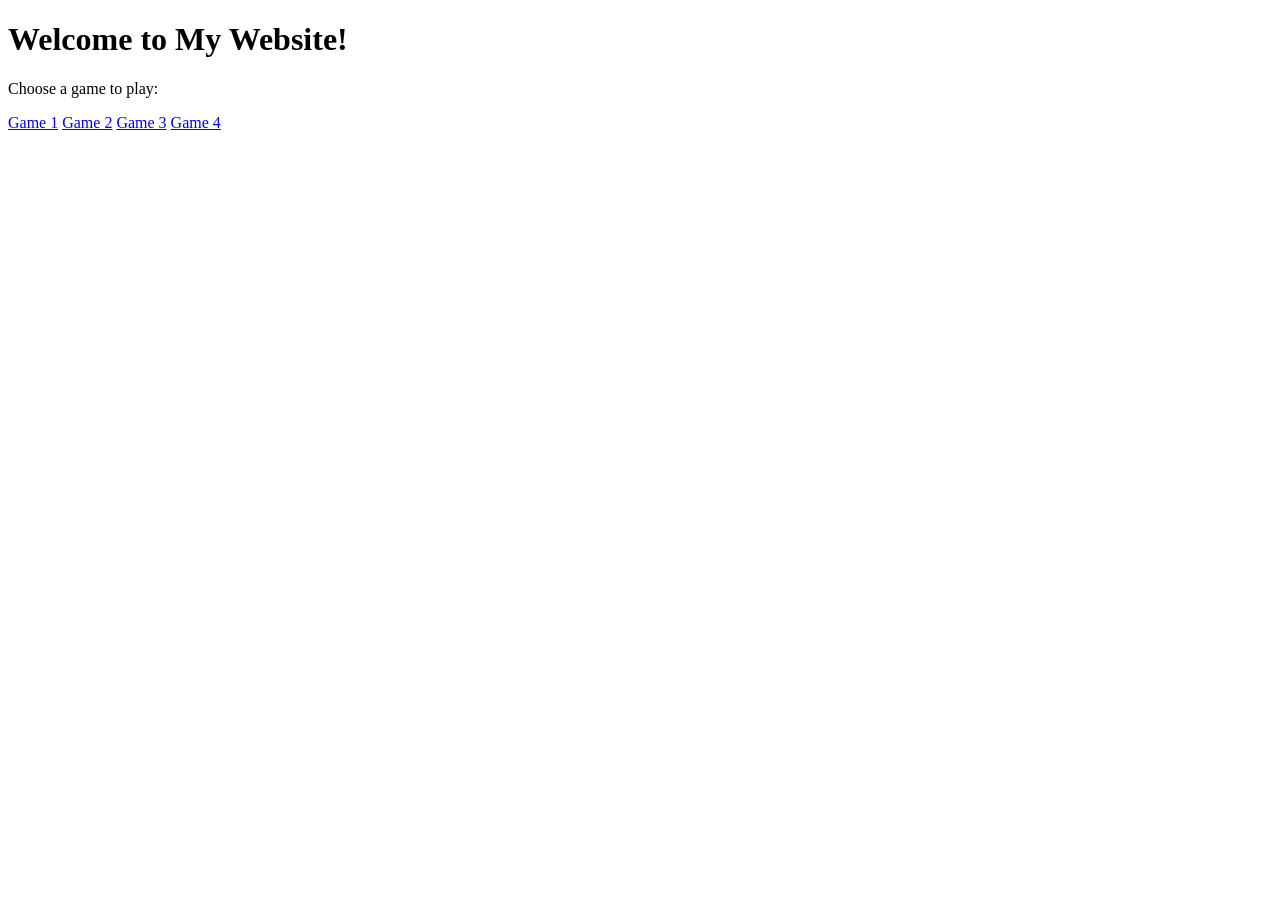
==== index.html @ 8947b020 "Create index.html" ====
<!DOCTYPE html>
<html>
<head>
    <title>My Class Project</title>
</head>
<body>
    <h1>Welcome to My Website!</h1>
    <p>Choose a game to play:</p>

    <a href="game1.html">Game 1</a>
    <a href="game2.html">Game 2</a>
    <a href="game3.html">Game 3</a>
    <a href="game4.html">Game 4</a>
</body>
</html>
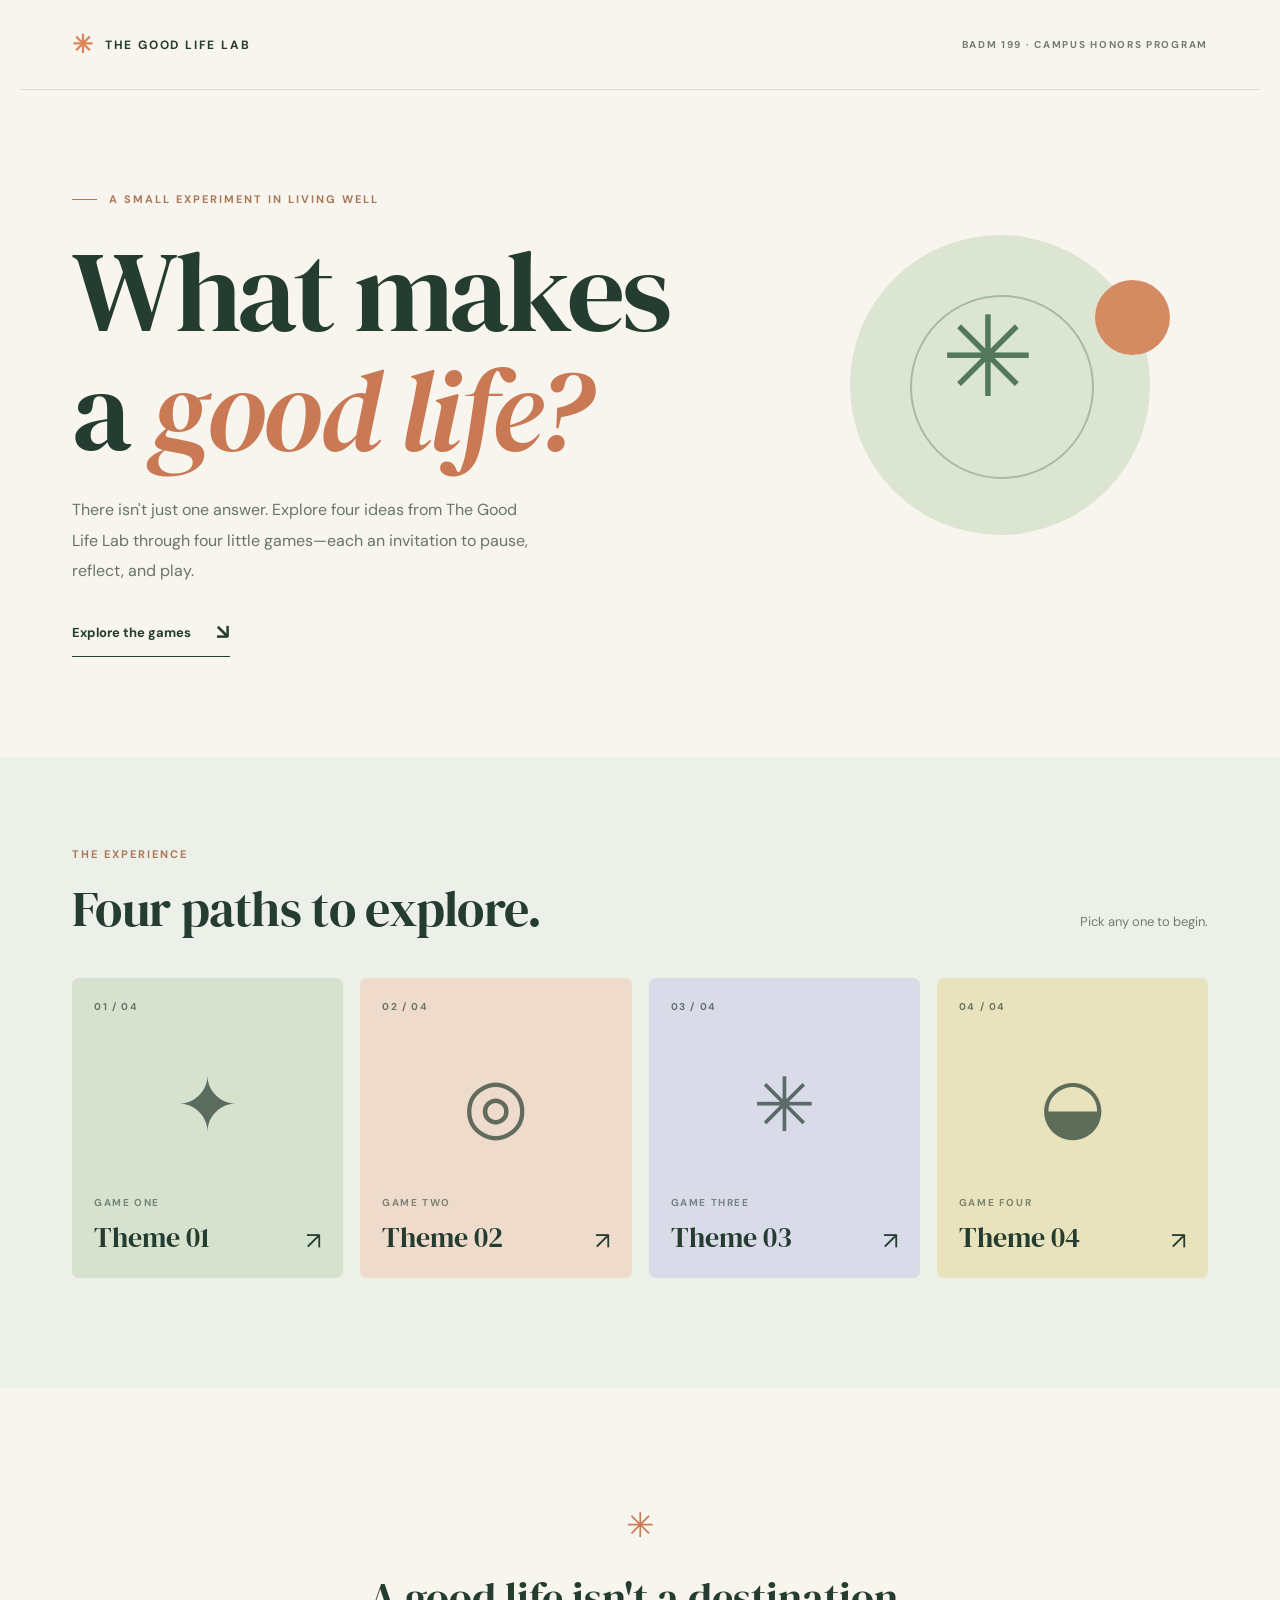
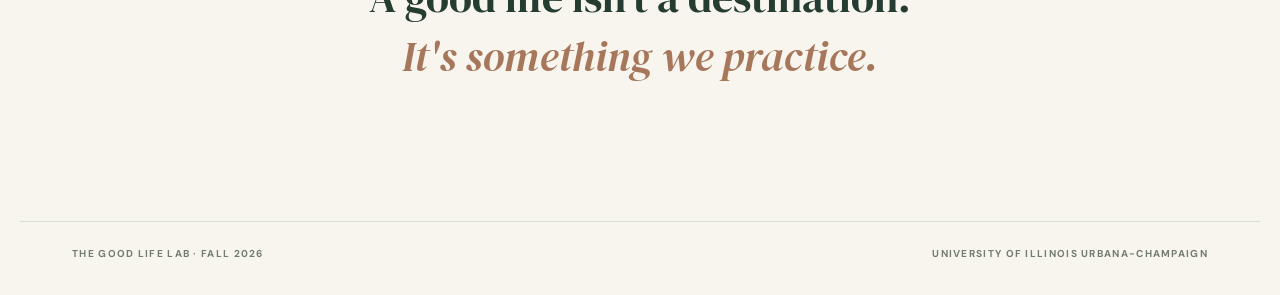
==== commit 5ac618de: "Add files via upload" ====
--- a/index.html
+++ b/index.html
@@ -1,16 +1,38 @@
-
 <!DOCTYPE html>
-<html>
+<html lang="en">
 <head>
-    <title>My Class Project</title>
+  <meta charset="UTF-8" />
+  <meta name="viewport" content="width=device-width, initial-scale=1.0" />
+  <meta name="theme-color" content="#f7f5ed" />
+  <title>The Good Life Lab | Four Ways to Explore</title>
+  <link rel="stylesheet" href="style.css" />
 </head>
 <body>
-    <h1>Welcome to My Website!</h1>
-    <p>Choose a game to play:</p>
+  <header class="topbar">
+    <a class="brand" href="index.html"><span class="brand-mark">✳</span> THE GOOD LIFE LAB</a>
+    <span class="course">BADM 199 · CAMPUS HONORS PROGRAM</span>
+  </header>
 
-    <a href="game1.html">Game 1</a>
-    <a href="game2.html">Game 2</a>
-    <a href="game3.html">Game 3</a>
-    <a href="game4.html">Game 4</a>
+  <main>
+    <section class="hero" aria-labelledby="main-title">
+      <div class="eyebrow"><span class="eyebrow-line"></span> A SMALL EXPERIMENT IN LIVING WELL</div>
+      <h1 id="main-title">What makes<br />a <em>good life?</em></h1>
+      <p class="intro">There isn't just one answer. Explore four ideas from The Good Life Lab through four little games—each an invitation to pause, reflect, and play.</p>
+      <a class="explore" href="#games">Explore the games <span aria-hidden="true">↘</span></a>
+      <div class="decor" aria-hidden="true"><span class="decor-circle"></span><span class="decor-dot"></span><span class="decor-spark">✳</span></div>
+    </section>
+
+    <section class="games-section" id="games" aria-labelledby="games-title">
+      <div class="section-top"><div><p class="section-kicker">THE EXPERIENCE</p><h2 id="games-title">Four paths to explore.</h2></div><p class="section-note">Pick any one to begin.</p></div>
+      <div class="game-grid">
+        <a class="game-card card-one" href="game1.html"><span class="card-number">01 / 04</span><span class="card-symbol" aria-hidden="true">✦</span><span class="card-bottom"><span><span class="card-label">GAME ONE</span><strong>Theme 01</strong></span><span class="arrow" aria-hidden="true">↗</span></span></a>
+        <a class="game-card card-two" href="game2.html"><span class="card-number">02 / 04</span><span class="card-symbol" aria-hidden="true">◎</span><span class="card-bottom"><span><span class="card-label">GAME TWO</span><strong>Theme 02</strong></span><span class="arrow" aria-hidden="true">↗</span></span></a>
+        <a class="game-card card-three" href="game3.html"><span class="card-number">03 / 04</span><span class="card-symbol" aria-hidden="true">✳</span><span class="card-bottom"><span><span class="card-label">GAME THREE</span><strong>Theme 03</strong></span><span class="arrow" aria-hidden="true">↗</span></span></a>
+        <a class="game-card card-four" href="game4.html"><span class="card-number">04 / 04</span><span class="card-symbol" aria-hidden="true">◒</span><span class="card-bottom"><span><span class="card-label">GAME FOUR</span><strong>Theme 04</strong></span><span class="arrow" aria-hidden="true">↗</span></span></a>
+      </div>
+    </section>
+    <section class="closing"><span aria-hidden="true">✳</span><p>A good life isn't a destination.<br /><em>It's something we practice.</em></p></section>
+  </main>
+  <footer><span>THE GOOD LIFE LAB · FALL 2026</span><span>UNIVERSITY OF ILLINOIS URBANA-CHAMPAIGN</span></footer>
 </body>
 </html>
--- a/style.css
+++ b/style.css
@@ -0,0 +1,2 @@
+@import url('https://fonts.googleapis.com/css2?family=DM+Sans:wght@400;500;600;700&family=DM+Serif+Display:ital@0;1&display=swap');
+:root{--cream:#f7f5ed;--ink:#253c31;--muted:#737c71;--line:#d9ded3}*{box-sizing:border-box}html{scroll-behavior:smooth}body{margin:0;background:var(--cream);color:var(--ink);font-family:'DM Sans',sans-serif;-webkit-font-smoothing:antialiased}a{color:inherit;text-decoration:none}.topbar{max-width:1240px;margin:auto;padding:28px 52px;display:flex;justify-content:space-between;align-items:center;border-bottom:1px solid var(--line)}.brand{font-size:12px;font-weight:700;letter-spacing:1.8px;display:flex;align-items:center;gap:10px}.brand-mark{font-size:25px;color:#dc855b}.course{font-size:10px;font-weight:700;letter-spacing:1.7px;color:var(--muted)}.hero{max-width:1240px;margin:auto;min-height:590px;padding:102px 52px 100px;position:relative;overflow:hidden}.eyebrow,.section-kicker{font-size:11px;font-weight:700;letter-spacing:2px;color:#ab785a}.eyebrow{display:flex;align-items:center;gap:12px}.eyebrow-line{width:25px;height:1px;background:#ab785a}.hero h1{font-family:'DM Serif Display',serif;font-size:clamp(66px,9vw,118px);font-weight:400;line-height:1.03;letter-spacing:-3.5px;margin:26px 0}.hero h1 em{color:#c97954;font-weight:400}.intro{font-size:16px;line-height:1.9;max-width:465px;color:#68746a;margin-bottom:32px}.explore{display:inline-flex;align-items:center;gap:25px;border-bottom:1px solid var(--ink);padding:0 0 10px;font-size:13px;font-weight:700}.explore span{font-size:21px;transition:transform .2s}.explore:hover span{transform:translate(4px,4px)}.decor{position:absolute;right:110px;top:145px;width:300px;height:300px;pointer-events:none}.decor-circle{position:absolute;inset:0;border-radius:50%;background:#dce4d2}.decor-circle:after{content:'';position:absolute;width:180px;height:180px;border:2px solid #a7b9a3;border-radius:50%;left:60px;top:60px}.decor-dot{position:absolute;width:75px;height:75px;background:#d48b62;border-radius:50%;right:-20px;top:45px}.decor-spark{position:absolute;font-size:112px;color:#53785c;left:91px;top:67px;line-height:1}.games-section{background:#ecf0e8;padding:90px max(52px,calc((100vw - 1136px)/2)) 110px}.section-top{display:flex;justify-content:space-between;align-items:end;margin-bottom:35px}.section-kicker{margin:0 0 13px}.section-top h2{font-family:'DM Serif Display',serif;font-size:clamp(34px,4vw,50px);font-weight:400;letter-spacing:-.7px;margin:0}.section-note{font-size:13px;color:var(--muted)}.game-grid{display:grid;grid-template-columns:repeat(4,minmax(0,1fr));gap:17px}.game-card{min-height:300px;border-radius:7px;padding:22px;display:flex;flex-direction:column;justify-content:space-between;transition:transform .25s,box-shadow .25s}.game-card:hover{transform:translateY(-7px);box-shadow:0 16px 30px #253c3118}.card-one{background:#d6e1ce}.card-two{background:#efdbcb}.card-three{background:#d9dbe8}.card-four{background:#e8e2bd}.card-number,.card-label{font-size:10px;letter-spacing:1.6px;font-weight:700}.card-number{opacity:.65}.card-symbol{font-family:Georgia,serif;font-size:75px;align-self:center;font-weight:400;opacity:.7}.card-bottom{display:flex;justify-content:space-between;align-items:end}.card-label{display:block;opacity:.55;margin-bottom:9px}.card-bottom strong{font-family:'DM Serif Display',serif;font-size:28px;font-weight:400}.arrow{font-size:24px}.closing{text-align:center;padding:115px 20px}.closing>span{color:#c97954;font-size:34px}.closing p{font-family:'DM Serif Display',serif;font-size:clamp(27px,4vw,42px);line-height:1.4;margin:20px 0}.closing em{color:#a7775c}footer{border-top:1px solid var(--line);max-width:1240px;margin:auto;padding:25px 52px 35px;display:flex;justify-content:space-between;gap:15px;font-size:10px;letter-spacing:1.3px;color:var(--muted);font-weight:700}@media(max-width:850px){.decor{opacity:.25;right:30px}.game-grid{grid-template-columns:repeat(2,1fr)}.hero{min-height:540px}}@media(max-width:560px){.topbar{padding:22px}.course{display:none}.hero{padding:80px 25px;min-height:550px}.hero h1{letter-spacing:-2px}.decor{width:170px;height:170px;right:-60px;top:90px;opacity:.25}.decor-circle:after{width:100px;height:100px;left:35px;top:35px}.decor-dot{width:45px;height:45px}.decor-spark{font-size:70px;left:47px;top:42px}.games-section{padding:70px 22px}.section-note{display:none}.game-grid{gap:12px}.game-card{min-height:235px;padding:16px}.card-symbol{font-size:54px}.card-bottom strong{font-size:23px}footer{padding:25px 22px;flex-direction:column}}
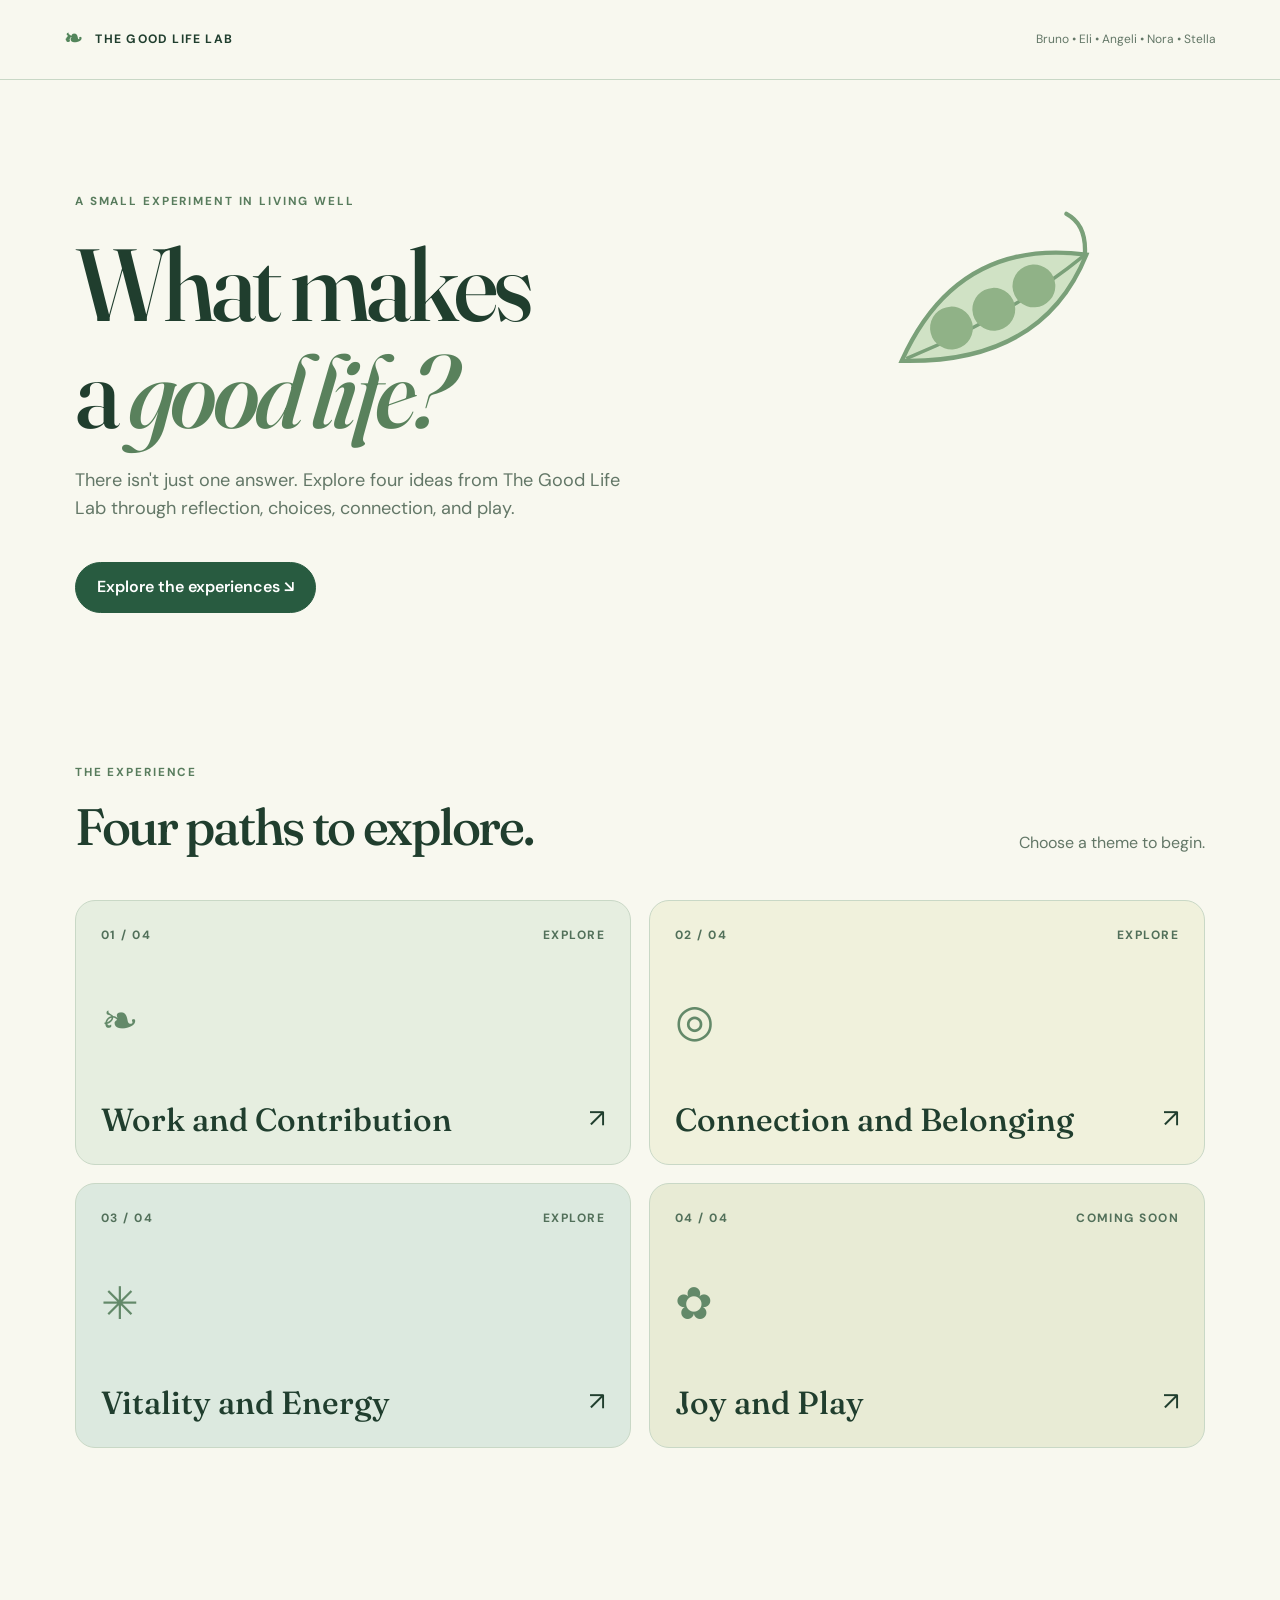
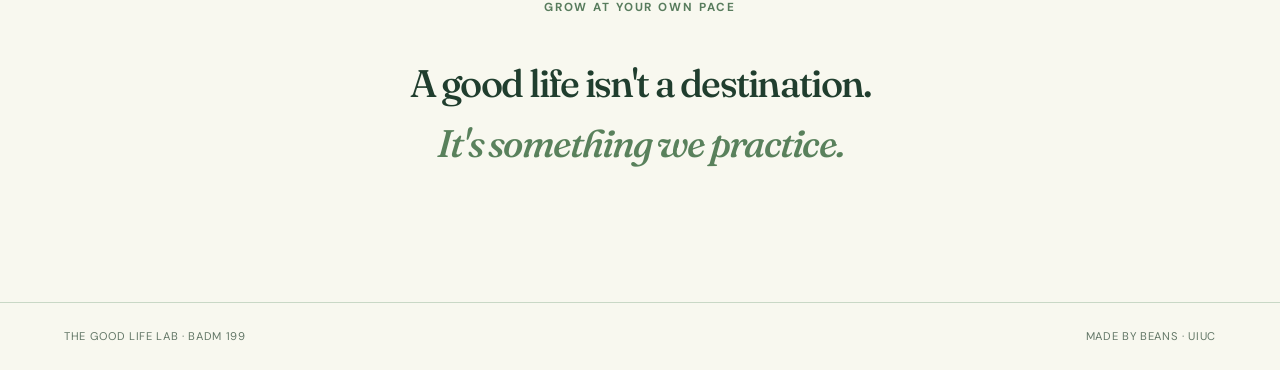
==== commit 877e99d4: "Add files via upload" ====
--- a/index.html
+++ b/index.html
@@ -1,38 +1 @@
-<!DOCTYPE html>
-<html lang="en">
-<head>
-  <meta charset="UTF-8" />
-  <meta name="viewport" content="width=device-width, initial-scale=1.0" />
-  <meta name="theme-color" content="#f7f5ed" />
-  <title>The Good Life Lab | Four Ways to Explore</title>
-  <link rel="stylesheet" href="style.css" />
-</head>
-<body>
-  <header class="topbar">
-    <a class="brand" href="index.html"><span class="brand-mark">✳</span> THE GOOD LIFE LAB</a>
-    <span class="course">BADM 199 · CAMPUS HONORS PROGRAM</span>
-  </header>
-
-  <main>
-    <section class="hero" aria-labelledby="main-title">
-      <div class="eyebrow"><span class="eyebrow-line"></span> A SMALL EXPERIMENT IN LIVING WELL</div>
-      <h1 id="main-title">What makes<br />a <em>good life?</em></h1>
-      <p class="intro">There isn't just one answer. Explore four ideas from The Good Life Lab through four little games—each an invitation to pause, reflect, and play.</p>
-      <a class="explore" href="#games">Explore the games <span aria-hidden="true">↘</span></a>
-      <div class="decor" aria-hidden="true"><span class="decor-circle"></span><span class="decor-dot"></span><span class="decor-spark">✳</span></div>
-    </section>
-
-    <section class="games-section" id="games" aria-labelledby="games-title">
-      <div class="section-top"><div><p class="section-kicker">THE EXPERIENCE</p><h2 id="games-title">Four paths to explore.</h2></div><p class="section-note">Pick any one to begin.</p></div>
-      <div class="game-grid">
-        <a class="game-card card-one" href="game1.html"><span class="card-number">01 / 04</span><span class="card-symbol" aria-hidden="true">✦</span><span class="card-bottom"><span><span class="card-label">GAME ONE</span><strong>Theme 01</strong></span><span class="arrow" aria-hidden="true">↗</span></span></a>
-        <a class="game-card card-two" href="game2.html"><span class="card-number">02 / 04</span><span class="card-symbol" aria-hidden="true">◎</span><span class="card-bottom"><span><span class="card-label">GAME TWO</span><strong>Theme 02</strong></span><span class="arrow" aria-hidden="true">↗</span></span></a>
-        <a class="game-card card-three" href="game3.html"><span class="card-number">03 / 04</span><span class="card-symbol" aria-hidden="true">✳</span><span class="card-bottom"><span><span class="card-label">GAME THREE</span><strong>Theme 03</strong></span><span class="arrow" aria-hidden="true">↗</span></span></a>
-        <a class="game-card card-four" href="game4.html"><span class="card-number">04 / 04</span><span class="card-symbol" aria-hidden="true">◒</span><span class="card-bottom"><span><span class="card-label">GAME FOUR</span><strong>Theme 04</strong></span><span class="arrow" aria-hidden="true">↗</span></span></a>
-      </div>
-    </section>
-    <section class="closing"><span aria-hidden="true">✳</span><p>A good life isn't a destination.<br /><em>It's something we practice.</em></p></section>
-  </main>
-  <footer><span>THE GOOD LIFE LAB · FALL 2026</span><span>UNIVERSITY OF ILLINOIS URBANA-CHAMPAIGN</span></footer>
-</body>
-</html>
+<!doctype html><html lang="en"><head><meta charset="utf-8"><meta name="viewport" content="width=device-width,initial-scale=1"><meta name="theme-color" content="#f8f8ef"><title>Home | The Good Life Lab</title><link rel="stylesheet" href="style.css"></head><body><header class="topbar"><a class="brand" href="index.html"><span class="brand-mark">❧</span> THE GOOD LIFE LAB</a><span class="course">Bruno • Eli • Angeli • Nora • Stella</span></header><main><section class="hero container"><div class="eyebrow">A SMALL EXPERIMENT IN LIVING WELL</div><h1>What makes<br>a <em>good life?</em></h1><p class="intro">There isn't just one answer. Explore four ideas from The Good Life Lab through reflection, choices, connection, and play.</p><a class="btn" href="#games">Explore the experiences ↘</a><svg class="pea-decor" viewBox="0 0 280 170" aria-hidden="true"><path d="M14 95 Q135 -6 262 78 Q160 170 14 95Z" fill="#c7ddbb" stroke="#5b8b5c" stroke-width="5"/><path d="M20 95 Q150 103 258 78" stroke="#5b8b5c" stroke-width="4" fill="none"/><g fill="#77a16e"><circle cx="83" cy="86" r="25"/><circle cx="137" cy="88" r="25"/><circle cx="191" cy="84" r="25"/></g><path d="M260 78 Q278 47 262 25" fill="none" stroke="#5b8b5c" stroke-width="5" stroke-linecap="round"/></svg></section><section class="section container" id="games"><div class="section-head"><div><div class="kicker">THE EXPERIENCE</div><h2>Four paths to explore.</h2></div><p class="muted">Choose a theme to begin.</p></div><div class="grid"><a class="game-card" href="game1.html"><div class="card-top"><span>01 / 04</span><span>EXPLORE</span></div><div class="card-symbol">❧</div><div class="card-bottom"><strong>Work and Contribution</strong><span class="arrow">↗</span></div></a><a class="game-card" href="game2.html"><div class="card-top"><span>02 / 04</span><span>EXPLORE</span></div><div class="card-symbol">◎</div><div class="card-bottom"><strong>Connection and Belonging</strong><span class="arrow">↗</span></div></a><a class="game-card" href="game3.html"><div class="card-top"><span>03 / 04</span><span>EXPLORE</span></div><div class="card-symbol">✳</div><div class="card-bottom"><strong>Vitality and Energy</strong><span class="arrow">↗</span></div></a><a class="game-card" href="game4.html"><div class="card-top"><span>04 / 04</span><span>COMING SOON</span></div><div class="card-symbol">✿</div><div class="card-bottom"><strong>Joy and Play</strong><span class="arrow">↗</span></div></a></div></section><section class="closing container"><div class="kicker">GROW AT YOUR OWN PACE</div><p>A good life isn't a destination.<br><em>It's something we practice.</em></p></section></main><footer><span>THE GOOD LIFE LAB · BADM 199</span><span>MADE BY BEANS · UIUC</span></footer></body></html>
--- a/style.css
+++ b/style.css
@@ -1,2 +1,2 @@
-@import url('https://fonts.googleapis.com/css2?family=DM+Sans:wght@400;500;600;700&family=DM+Serif+Display:ital@0;1&display=swap');
-:root{--cream:#f7f5ed;--ink:#253c31;--muted:#737c71;--line:#d9ded3}*{box-sizing:border-box}html{scroll-behavior:smooth}body{margin:0;background:var(--cream);color:var(--ink);font-family:'DM Sans',sans-serif;-webkit-font-smoothing:antialiased}a{color:inherit;text-decoration:none}.topbar{max-width:1240px;margin:auto;padding:28px 52px;display:flex;justify-content:space-between;align-items:center;border-bottom:1px solid var(--line)}.brand{font-size:12px;font-weight:700;letter-spacing:1.8px;display:flex;align-items:center;gap:10px}.brand-mark{font-size:25px;color:#dc855b}.course{font-size:10px;font-weight:700;letter-spacing:1.7px;color:var(--muted)}.hero{max-width:1240px;margin:auto;min-height:590px;padding:102px 52px 100px;position:relative;overflow:hidden}.eyebrow,.section-kicker{font-size:11px;font-weight:700;letter-spacing:2px;color:#ab785a}.eyebrow{display:flex;align-items:center;gap:12px}.eyebrow-line{width:25px;height:1px;background:#ab785a}.hero h1{font-family:'DM Serif Display',serif;font-size:clamp(66px,9vw,118px);font-weight:400;line-height:1.03;letter-spacing:-3.5px;margin:26px 0}.hero h1 em{color:#c97954;font-weight:400}.intro{font-size:16px;line-height:1.9;max-width:465px;color:#68746a;margin-bottom:32px}.explore{display:inline-flex;align-items:center;gap:25px;border-bottom:1px solid var(--ink);padding:0 0 10px;font-size:13px;font-weight:700}.explore span{font-size:21px;transition:transform .2s}.explore:hover span{transform:translate(4px,4px)}.decor{position:absolute;right:110px;top:145px;width:300px;height:300px;pointer-events:none}.decor-circle{position:absolute;inset:0;border-radius:50%;background:#dce4d2}.decor-circle:after{content:'';position:absolute;width:180px;height:180px;border:2px solid #a7b9a3;border-radius:50%;left:60px;top:60px}.decor-dot{position:absolute;width:75px;height:75px;background:#d48b62;border-radius:50%;right:-20px;top:45px}.decor-spark{position:absolute;font-size:112px;color:#53785c;left:91px;top:67px;line-height:1}.games-section{background:#ecf0e8;padding:90px max(52px,calc((100vw - 1136px)/2)) 110px}.section-top{display:flex;justify-content:space-between;align-items:end;margin-bottom:35px}.section-kicker{margin:0 0 13px}.section-top h2{font-family:'DM Serif Display',serif;font-size:clamp(34px,4vw,50px);font-weight:400;letter-spacing:-.7px;margin:0}.section-note{font-size:13px;color:var(--muted)}.game-grid{display:grid;grid-template-columns:repeat(4,minmax(0,1fr));gap:17px}.game-card{min-height:300px;border-radius:7px;padding:22px;display:flex;flex-direction:column;justify-content:space-between;transition:transform .25s,box-shadow .25s}.game-card:hover{transform:translateY(-7px);box-shadow:0 16px 30px #253c3118}.card-one{background:#d6e1ce}.card-two{background:#efdbcb}.card-three{background:#d9dbe8}.card-four{background:#e8e2bd}.card-number,.card-label{font-size:10px;letter-spacing:1.6px;font-weight:700}.card-number{opacity:.65}.card-symbol{font-family:Georgia,serif;font-size:75px;align-self:center;font-weight:400;opacity:.7}.card-bottom{display:flex;justify-content:space-between;align-items:end}.card-label{display:block;opacity:.55;margin-bottom:9px}.card-bottom strong{font-family:'DM Serif Display',serif;font-size:28px;font-weight:400}.arrow{font-size:24px}.closing{text-align:center;padding:115px 20px}.closing>span{color:#c97954;font-size:34px}.closing p{font-family:'DM Serif Display',serif;font-size:clamp(27px,4vw,42px);line-height:1.4;margin:20px 0}.closing em{color:#a7775c}footer{border-top:1px solid var(--line);max-width:1240px;margin:auto;padding:25px 52px 35px;display:flex;justify-content:space-between;gap:15px;font-size:10px;letter-spacing:1.3px;color:var(--muted);font-weight:700}@media(max-width:850px){.decor{opacity:.25;right:30px}.game-grid{grid-template-columns:repeat(2,1fr)}.hero{min-height:540px}}@media(max-width:560px){.topbar{padding:22px}.course{display:none}.hero{padding:80px 25px;min-height:550px}.hero h1{letter-spacing:-2px}.decor{width:170px;height:170px;right:-60px;top:90px;opacity:.25}.decor-circle:after{width:100px;height:100px;left:35px;top:35px}.decor-dot{width:45px;height:45px}.decor-spark{font-size:70px;left:47px;top:42px}.games-section{padding:70px 22px}.section-note{display:none}.game-grid{gap:12px}.game-card{min-height:235px;padding:16px}.card-symbol{font-size:54px}.card-bottom strong{font-size:23px}footer{padding:25px 22px;flex-direction:column}}
+@import url('https://fonts.googleapis.com/css2?family=DM+Sans:wght@400;500;600;700&family=Fraunces:opsz,wght,SOFT@9..144,500,40;9..144,600,40&display=swap');
+:root{--bg:#f8f8ef;--ink:#203e2e;--green:#285b40;--sage:#d9e7d4;--mint:#edf3e7;--line:#c9d8c6;--muted:#637767;--gold:#e3d69a}*{box-sizing:border-box}html{scroll-behavior:smooth}body{margin:0;background:var(--bg);color:var(--ink);font-family:'DM Sans',sans-serif;line-height:1.55}a{color:inherit;text-decoration:none}button{font:inherit;cursor:pointer}button:focus-visible,a:focus-visible{outline:3px solid #89a86a;outline-offset:4px}.topbar{display:flex;justify-content:space-between;gap:20px;align-items:center;padding:23px max(5vw,22px);border-bottom:1px solid var(--line)}.brand{font-weight:700;letter-spacing:.1em;font-size:.76rem}.brand-mark{font-size:1.35rem;vertical-align:middle;margin-right:8px;color:#53855b}.course{font-size:.75rem;color:var(--muted);text-align:right}.container{max-width:1130px;margin:auto;padding:0 26px}.hero{padding:112px 0 102px;position:relative;overflow:hidden}.eyebrow,.kicker{font-size:.73rem;letter-spacing:.16em;font-weight:700;text-transform:uppercase;color:#587c5d}.hero h1,h1,h2,.closing p{font-family:Fraunces,Georgia,serif;font-weight:500;letter-spacing:-.045em}h1{font-size:clamp(3.2rem,8vw,6.8rem);line-height:1.05;margin:20px 0}h1 em,.closing em{color:#59815c;font-weight:500}.intro{max-width:565px;color:var(--muted);font-size:1.13rem}.btn{display:inline-flex;align-items:center;justify-content:center;gap:12px;background:var(--green);color:white;border:1px solid var(--green);border-radius:100px;padding:12px 21px;font-weight:600;margin-top:22px}.btn:hover{background:#17402a}.btn.secondary{background:transparent;color:var(--green)}.btn.secondary:hover{background:var(--mint)}.pea-decor{position:absolute;right:8%;top:24%;width:240px;transform:rotate(-26deg);opacity:.8}.section{padding:48px 0 95px}.section-head{display:flex;justify-content:space-between;align-items:end;gap:16px;margin-bottom:28px}.section-head h2{font-size:clamp(2rem,4vw,3.4rem);margin:6px 0}.muted{color:var(--muted)}.grid{display:grid;grid-template-columns:repeat(2,minmax(0,1fr));gap:18px}.game-card{min-height:265px;border:1px solid var(--line);border-radius:20px;padding:25px;display:flex;flex-direction:column;justify-content:space-between;transition:transform .2s,background .2s;background:#e6eee0}.game-card:hover{transform:translateY(-5px);background:#d8e8d4}.game-card:nth-child(2){background:#f0f1dc}.game-card:nth-child(3){background:#dce9df}.game-card:nth-child(4){background:#e8ebd5}.card-top{display:flex;justify-content:space-between;color:#52705a;font-size:.75rem;font-weight:700;letter-spacing:.12em}.card-symbol{font-size:2.8rem;color:#638969}.card-bottom{display:flex;justify-content:space-between;align-items:end;gap:10px}.card-bottom strong{display:block;font-family:Fraunces,serif;font-size:clamp(1.4rem,3vw,2rem);font-weight:500;line-height:1.15}.arrow{font-size:1.6rem}.closing{text-align:center;padding:55px 0 90px}.closing p{font-size:clamp(1.8rem,3vw,2.8rem)}footer{border-top:1px solid var(--line);padding:25px 5vw;display:flex;justify-content:space-between;gap:12px;color:var(--muted);font-size:.7rem;letter-spacing:.06em}.page-head{padding:66px 0 28px}.page-head h1{font-size:clamp(2.8rem,6vw,4.7rem)}.page-head p{max-width:700px}.panel{border:1px solid var(--line);background:white;border-radius:20px;padding:28px;margin-bottom:45px}.slideshow{max-width:1040px;margin:0 auto}.slide-image{width:100%;height:min(65vh,720px);object-fit:contain;background:#f5f3e9;border-radius:12px}.slide-controls{display:flex;align-items:center;justify-content:space-between;gap:12px;margin-top:18px}.slide-count{color:var(--muted);font-size:.9rem}.dots{display:flex;gap:8px;justify-content:center}.dot{width:11px;height:11px;border-radius:50%;border:1px solid var(--green);background:transparent;padding:0}.dot.active{background:var(--green)}.tiles{display:grid;grid-template-columns:repeat(4,1fr);gap:10px}.tile{min-height:85px;border:1px solid #cddbc7;border-radius:9px;background:#edf1e8;color:var(--ink);font-weight:700;padding:10px;overflow-wrap:anywhere}.tile.selected{background:#7e9d7b;color:white;border-color:#7e9d7b}.tile:disabled{opacity:.55;cursor:default}.puzzle-actions{display:flex;gap:12px;justify-content:center;flex-wrap:wrap;margin:22px 0}.status{text-align:center;min-height:28px;color:var(--muted)}.solved{padding:15px;text-align:center;border-radius:10px;margin-bottom:10px}.solved strong{display:block}.solved small{display:block}.mistakes{text-align:center;color:var(--muted)}.question{font-family:Fraunces,serif;font-size:clamp(1.4rem,3vw,2rem);margin:8px 0 25px}.choices{display:grid;gap:12px}.choice{border:1px solid var(--line);background:var(--mint);padding:17px;text-align:left;border-radius:12px;color:var(--ink);font-weight:600}.choice:hover{background:var(--sage)}.bars{display:grid;grid-template-columns:1fr 1fr;gap:22px;margin-bottom:30px}.bar-track{height:16px;border-radius:50px;background:#e4e8df;overflow:hidden;margin-top:9px}.bar-fill{height:100%;background:#6e9c72;border-radius:50px;transition:width .4s}.bar-fill.prod{background:#a0b86e}.bar-label{display:flex;justify-content:space-between;font-weight:600}.note{font-size:.84rem;color:var(--muted)}.feedback{padding:15px 0;color:#426c4b}.hidden{display:none!important}@media(max-width:650px){.grid{grid-template-columns:1fr}.hero{padding:75px 0 90px}.pea-decor{width:120px;top:10%;right:-25px;opacity:.35}.topbar{align-items:flex-start}.course{max-width:170px}.section-head{display:block}.tiles{gap:6px}.tile{font-size:.76rem;min-height:70px;padding:6px}.panel{padding:15px}.bars{gap:12px}.slide-image{height:55vh}.slide-controls .btn{padding:10px 12px}footer{flex-direction:column}}
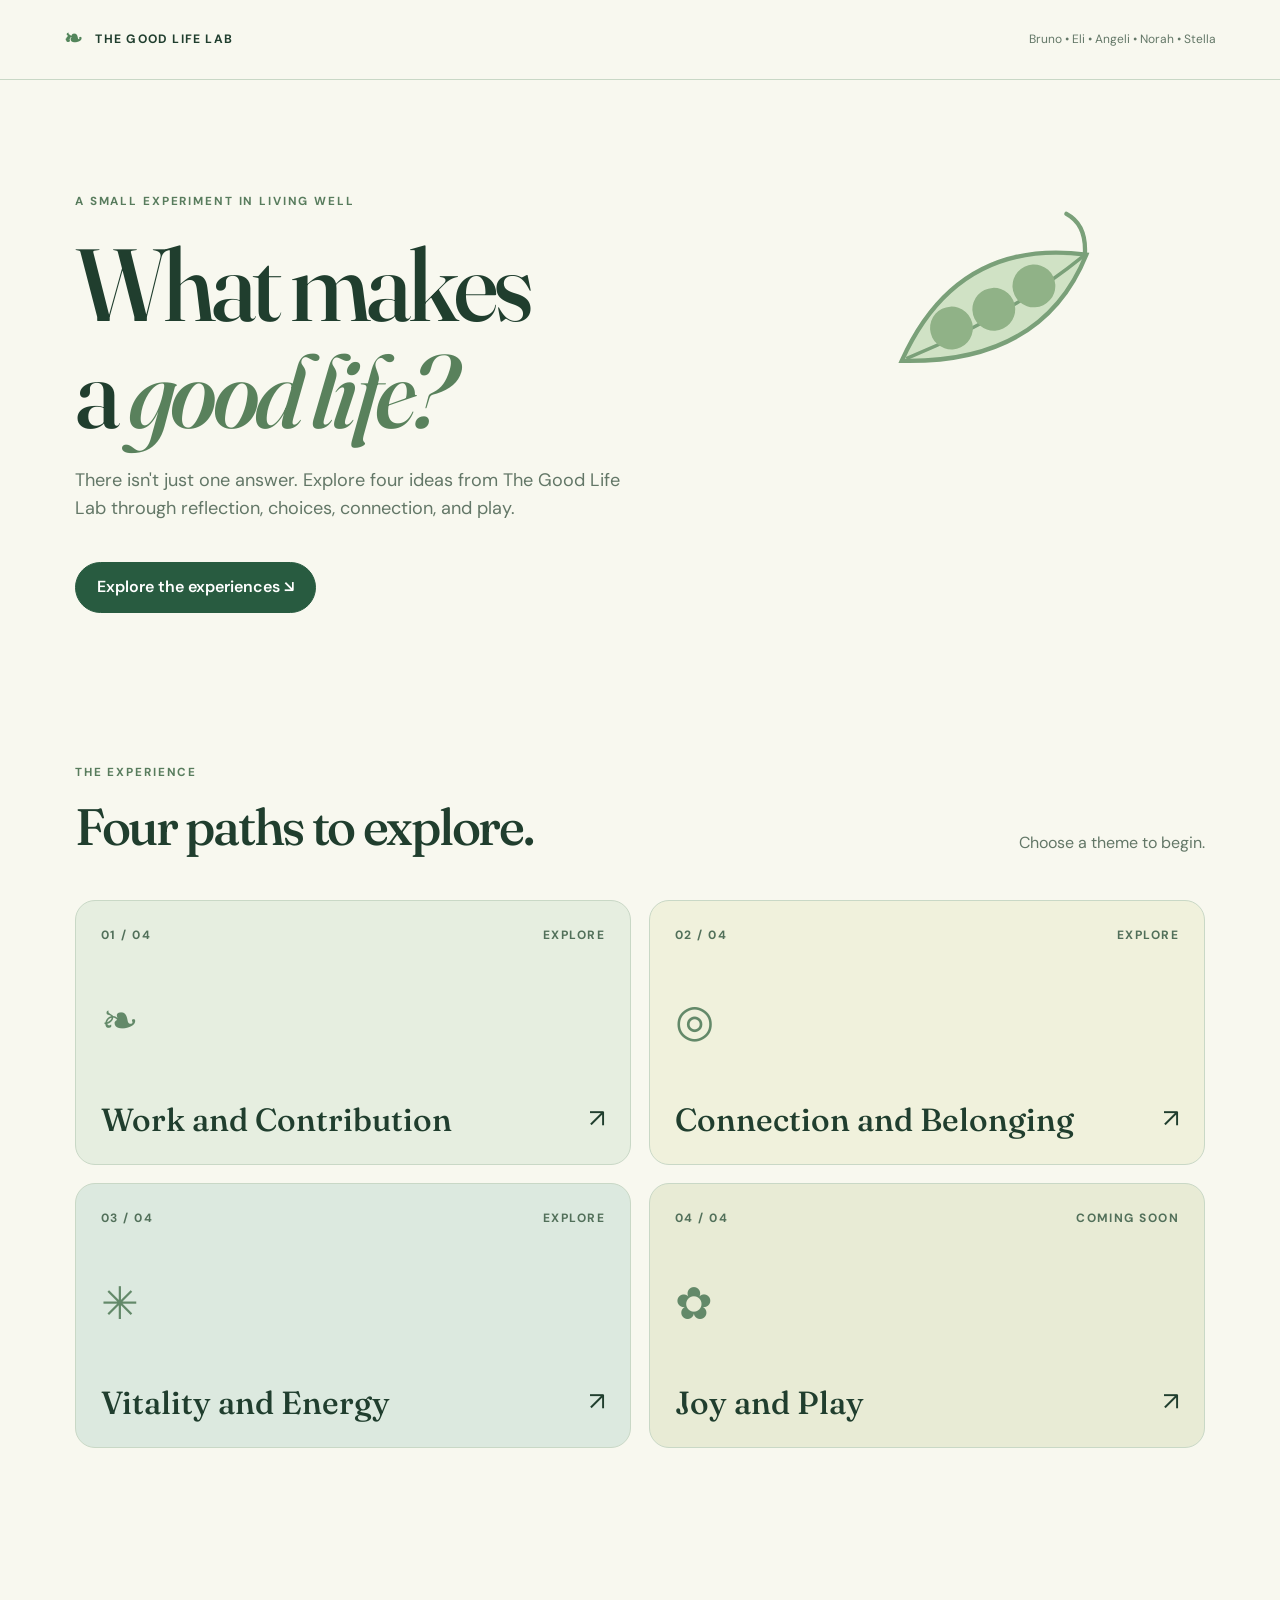
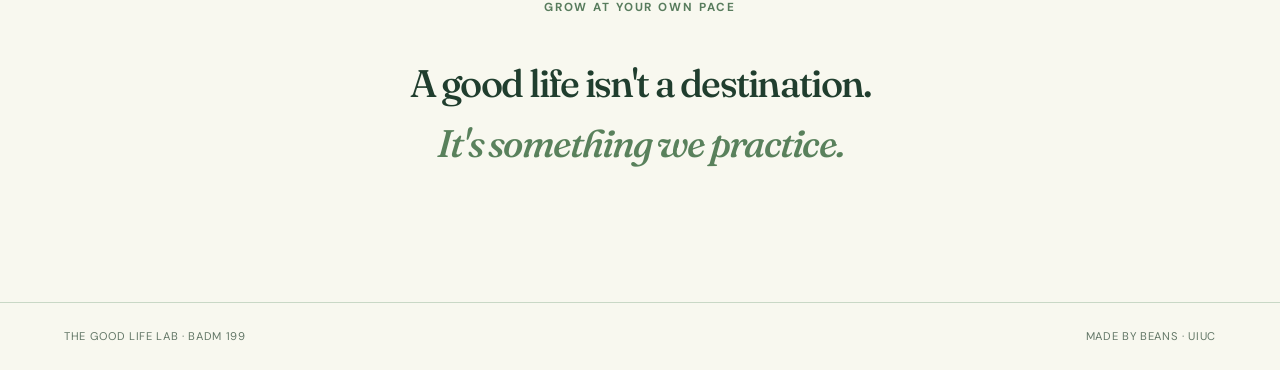
==== commit 0cb79fcd: "Update index.html" ====
--- a/index.html
+++ b/index.html
@@ -1 +1 @@
-<!doctype html><html lang="en"><head><meta charset="utf-8"><meta name="viewport" content="width=device-width,initial-scale=1"><meta name="theme-color" content="#f8f8ef"><title>Home | The Good Life Lab</title><link rel="stylesheet" href="style.css"></head><body><header class="topbar"><a class="brand" href="index.html"><span class="brand-mark">❧</span> THE GOOD LIFE LAB</a><span class="course">Bruno • Eli • Angeli • Nora • Stella</span></header><main><section class="hero container"><div class="eyebrow">A SMALL EXPERIMENT IN LIVING WELL</div><h1>What makes<br>a <em>good life?</em></h1><p class="intro">There isn't just one answer. Explore four ideas from The Good Life Lab through reflection, choices, connection, and play.</p><a class="btn" href="#games">Explore the experiences ↘</a><svg class="pea-decor" viewBox="0 0 280 170" aria-hidden="true"><path d="M14 95 Q135 -6 262 78 Q160 170 14 95Z" fill="#c7ddbb" stroke="#5b8b5c" stroke-width="5"/><path d="M20 95 Q150 103 258 78" stroke="#5b8b5c" stroke-width="4" fill="none"/><g fill="#77a16e"><circle cx="83" cy="86" r="25"/><circle cx="137" cy="88" r="25"/><circle cx="191" cy="84" r="25"/></g><path d="M260 78 Q278 47 262 25" fill="none" stroke="#5b8b5c" stroke-width="5" stroke-linecap="round"/></svg></section><section class="section container" id="games"><div class="section-head"><div><div class="kicker">THE EXPERIENCE</div><h2>Four paths to explore.</h2></div><p class="muted">Choose a theme to begin.</p></div><div class="grid"><a class="game-card" href="game1.html"><div class="card-top"><span>01 / 04</span><span>EXPLORE</span></div><div class="card-symbol">❧</div><div class="card-bottom"><strong>Work and Contribution</strong><span class="arrow">↗</span></div></a><a class="game-card" href="game2.html"><div class="card-top"><span>02 / 04</span><span>EXPLORE</span></div><div class="card-symbol">◎</div><div class="card-bottom"><strong>Connection and Belonging</strong><span class="arrow">↗</span></div></a><a class="game-card" href="game3.html"><div class="card-top"><span>03 / 04</span><span>EXPLORE</span></div><div class="card-symbol">✳</div><div class="card-bottom"><strong>Vitality and Energy</strong><span class="arrow">↗</span></div></a><a class="game-card" href="game4.html"><div class="card-top"><span>04 / 04</span><span>COMING SOON</span></div><div class="card-symbol">✿</div><div class="card-bottom"><strong>Joy and Play</strong><span class="arrow">↗</span></div></a></div></section><section class="closing container"><div class="kicker">GROW AT YOUR OWN PACE</div><p>A good life isn't a destination.<br><em>It's something we practice.</em></p></section></main><footer><span>THE GOOD LIFE LAB · BADM 199</span><span>MADE BY BEANS · UIUC</span></footer></body></html>+<!doctype html><html lang="en"><head><meta charset="utf-8"><meta name="viewport" content="width=device-width,initial-scale=1"><meta name="theme-color" content="#f8f8ef"><title>Home | The Good Life Lab</title><link rel="stylesheet" href="style.css"></head><body><header class="topbar"><a class="brand" href="index.html"><span class="brand-mark">❧</span> THE GOOD LIFE LAB</a><span class="course">Bruno • Eli • Angeli • Norah • Stella</span></header><main><section class="hero container"><div class="eyebrow">A SMALL EXPERIMENT IN LIVING WELL</div><h1>What makes<br>a <em>good life?</em></h1><p class="intro">There isn't just one answer. Explore four ideas from The Good Life Lab through reflection, choices, connection, and play.</p><a class="btn" href="#games">Explore the experiences ↘</a><svg class="pea-decor" viewBox="0 0 280 170" aria-hidden="true"><path d="M14 95 Q135 -6 262 78 Q160 170 14 95Z" fill="#c7ddbb" stroke="#5b8b5c" stroke-width="5"/><path d="M20 95 Q150 103 258 78" stroke="#5b8b5c" stroke-width="4" fill="none"/><g fill="#77a16e"><circle cx="83" cy="86" r="25"/><circle cx="137" cy="88" r="25"/><circle cx="191" cy="84" r="25"/></g><path d="M260 78 Q278 47 262 25" fill="none" stroke="#5b8b5c" stroke-width="5" stroke-linecap="round"/></svg></section><section class="section container" id="games"><div class="section-head"><div><div class="kicker">THE EXPERIENCE</div><h2>Four paths to explore.</h2></div><p class="muted">Choose a theme to begin.</p></div><div class="grid"><a class="game-card" href="game1.html"><div class="card-top"><span>01 / 04</span><span>EXPLORE</span></div><div class="card-symbol">❧</div><div class="card-bottom"><strong>Work and Contribution</strong><span class="arrow">↗</span></div></a><a class="game-card" href="game2.html"><div class="card-top"><span>02 / 04</span><span>EXPLORE</span></div><div class="card-symbol">◎</div><div class="card-bottom"><strong>Connection and Belonging</strong><span class="arrow">↗</span></div></a><a class="game-card" href="game3.html"><div class="card-top"><span>03 / 04</span><span>EXPLORE</span></div><div class="card-symbol">✳</div><div class="card-bottom"><strong>Vitality and Energy</strong><span class="arrow">↗</span></div></a><a class="game-card" href="game4.html"><div class="card-top"><span>04 / 04</span><span>COMING SOON</span></div><div class="card-symbol">✿</div><div class="card-bottom"><strong>Joy and Play</strong><span class="arrow">↗</span></div></a></div></section><section class="closing container"><div class="kicker">GROW AT YOUR OWN PACE</div><p>A good life isn't a destination.<br><em>It's something we practice.</em></p></section></main><footer><span>THE GOOD LIFE LAB · BADM 199</span><span>MADE BY BEANS · UIUC</span></footer></body></html>
